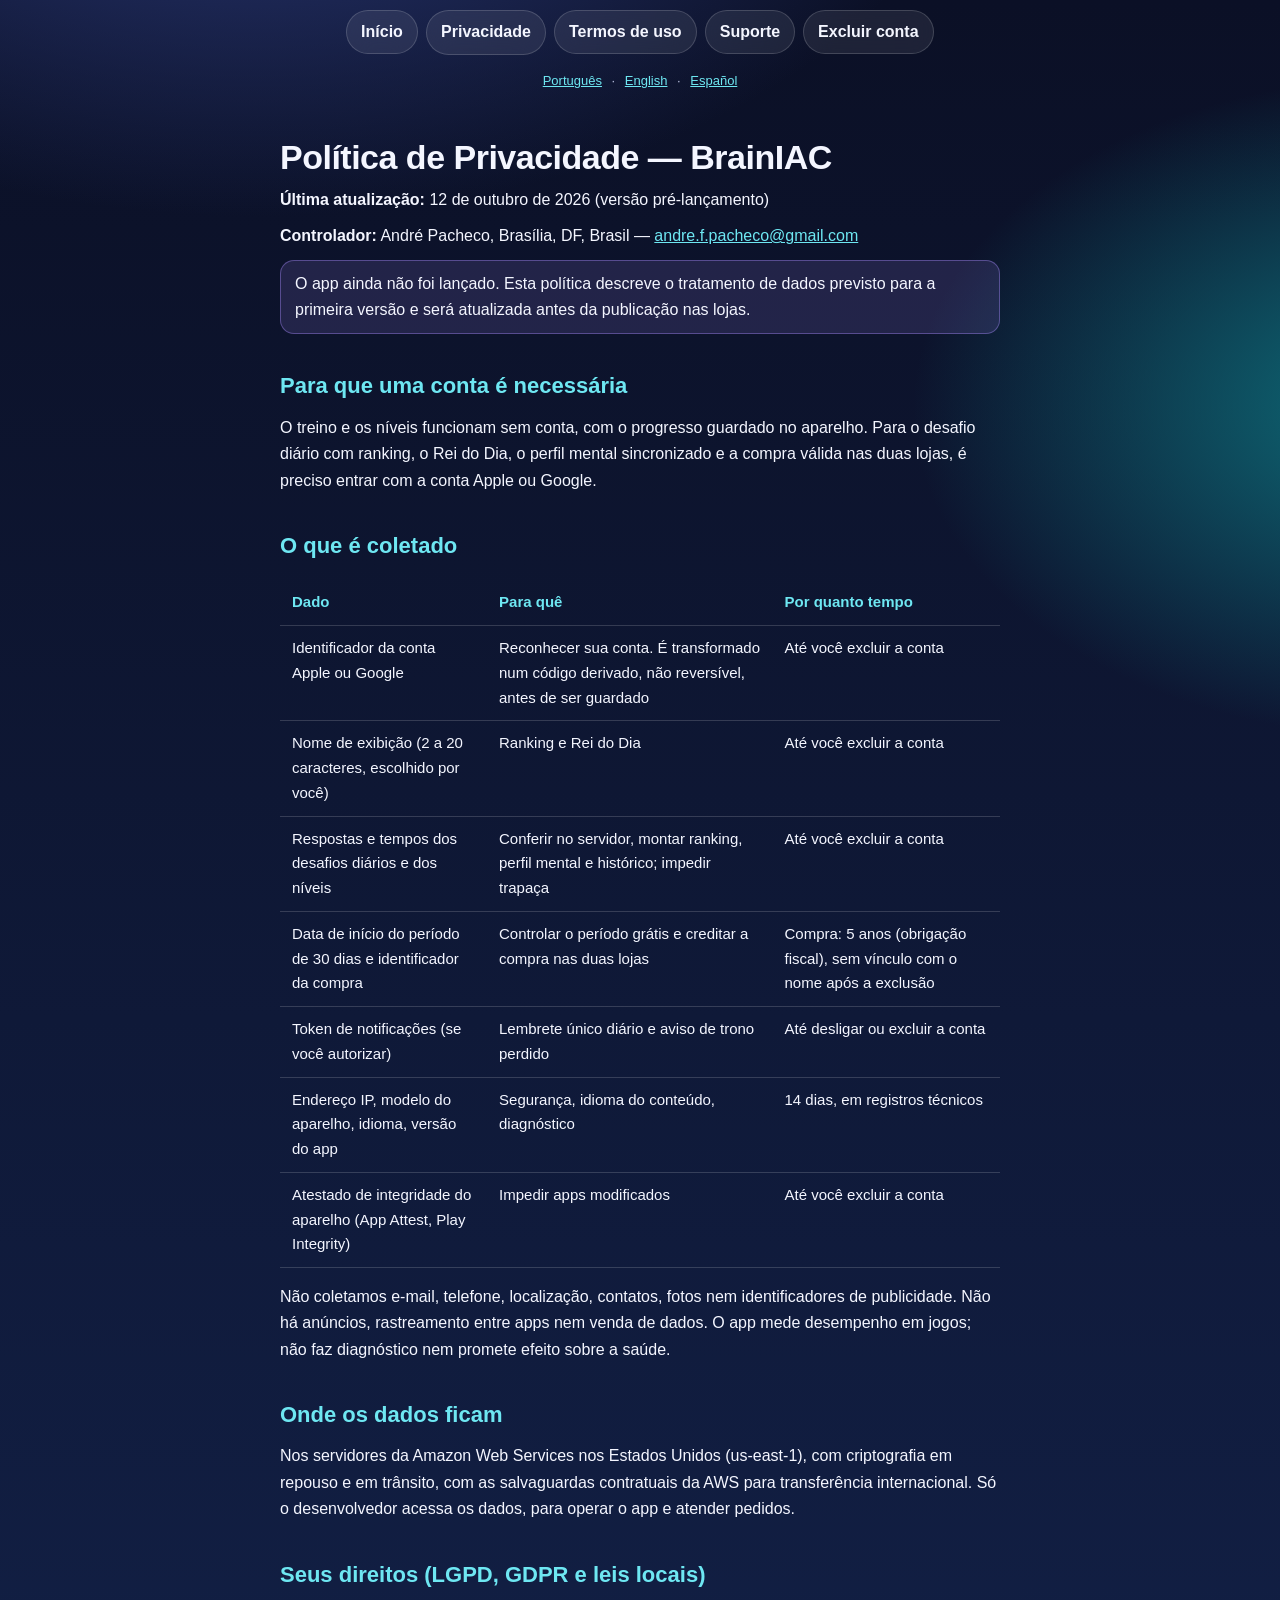
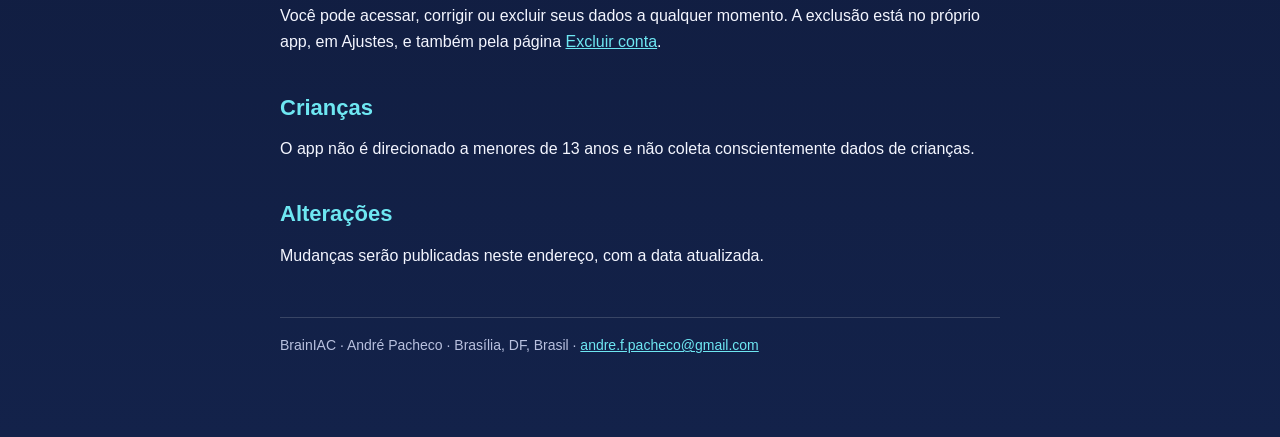
==== privacidade.html @ 305b69f5 "Site público do BrainIAC: página do jogo e políticas em pt-BR e en, esboço em es Co-Authored-By: Cla" ====
<!doctype html>
<html lang="pt-BR">
<head>
<meta charset="utf-8">
<meta name="viewport" content="width=device-width, initial-scale=1">
<link rel="stylesheet" href="style.css">
<title>Política de Privacidade — BrainIAC</title>
</head>
<body>
<nav><a href="index.html">Início</a><a href="privacidade.html">Privacidade</a><a href="termos.html">Termos de uso</a><a href="suporte.html">Suporte</a><a href="excluir-conta.html">Excluir conta</a></nav><div class="lang"><a href="index.html">Português</a> · <a href="en/index.html">English</a> · <a href="es/index.html">Español</a></div><main><h1>Política de Privacidade — BrainIAC</h1><p><strong>Última atualização:</strong> 12 de outubro de 2026 (versão pré-lançamento)</p><p><strong>Controlador:</strong> André Pacheco, Brasília, DF, Brasil — <a href="mailto:andre.f.pacheco@gmail.com">andre.f.pacheco@gmail.com</a></p><p class="aviso">O app ainda não foi lançado. Esta política descreve o tratamento de dados previsto para a primeira versão e será atualizada antes da publicação nas lojas.</p>
<h2>Para que uma conta é necessária</h2><p>O treino e os níveis funcionam sem conta, com o progresso guardado no aparelho. Para o desafio diário com ranking, o Rei do Dia, o perfil mental sincronizado e a compra válida nas duas lojas, é preciso entrar com a conta Apple ou Google.</p>
<h2>O que é coletado</h2><table><thead><tr><th>Dado</th><th>Para quê</th><th>Por quanto tempo</th></tr></thead><tbody><tr><td>Identificador da conta Apple ou Google</td><td>Reconhecer sua conta. É transformado num código derivado, não reversível, antes de ser guardado</td><td>Até você excluir a conta</td></tr><tr><td>Nome de exibição (2 a 20 caracteres, escolhido por você)</td><td>Ranking e Rei do Dia</td><td>Até você excluir a conta</td></tr><tr><td>Respostas e tempos dos desafios diários e dos níveis</td><td>Conferir no servidor, montar ranking, perfil mental e histórico; impedir trapaça</td><td>Até você excluir a conta</td></tr><tr><td>Data de início do período de 30 dias e identificador da compra</td><td>Controlar o período grátis e creditar a compra nas duas lojas</td><td>Compra: 5 anos (obrigação fiscal), sem vínculo com o nome após a exclusão</td></tr><tr><td>Token de notificações (se você autorizar)</td><td>Lembrete único diário e aviso de trono perdido</td><td>Até desligar ou excluir a conta</td></tr><tr><td>Endereço IP, modelo do aparelho, idioma, versão do app</td><td>Segurança, idioma do conteúdo, diagnóstico</td><td>14 dias, em registros técnicos</td></tr><tr><td>Atestado de integridade do aparelho (App Attest, Play Integrity)</td><td>Impedir apps modificados</td><td>Até você excluir a conta</td></tr></tbody></table>
<p>Não coletamos e-mail, telefone, localização, contatos, fotos nem identificadores de publicidade. Não há anúncios, rastreamento entre apps nem venda de dados. O app mede desempenho em jogos; não faz diagnóstico nem promete efeito sobre a saúde.</p>
<h2>Onde os dados ficam</h2><p>Nos servidores da Amazon Web Services nos Estados Unidos (us-east-1), com criptografia em repouso e em trânsito, com as salvaguardas contratuais da AWS para transferência internacional. Só o desenvolvedor acessa os dados, para operar o app e atender pedidos.</p>
<h2>Seus direitos (LGPD, GDPR e leis locais)</h2><p>Você pode acessar, corrigir ou excluir seus dados a qualquer momento. A exclusão está no próprio app, em Ajustes, e também pela página <a href="excluir-conta.html">Excluir conta</a>.</p>
<h2>Crianças</h2><p>O app não é direcionado a menores de 13 anos e não coleta conscientemente dados de crianças.</p><h2>Alterações</h2><p>Mudanças serão publicadas neste endereço, com a data atualizada.</p><footer>BrainIAC · André Pacheco · Brasília, DF, Brasil · <a href="mailto:andre.f.pacheco@gmail.com">andre.f.pacheco@gmail.com</a></footer></main>
</body>
</html>
---- style.css ----
:root{--bg0:#0B1026;--bg1:#13224A;--acc:#6EE7F2;--acc2:#A78BFA;--ink:#F4F6FF;--ink2:#B8C0DE;--glass:rgba(255,255,255,.08);--line:rgba(255,255,255,.16)}
*{box-sizing:border-box}
body{margin:0;background:radial-gradient(1200px 700px at 20% -10%,#2B3A7A 0%,transparent 60%),radial-gradient(900px 600px at 110% 20%,#0E6E7A 0%,transparent 55%),linear-gradient(180deg,var(--bg0),var(--bg1));color:var(--ink);font:16px/1.65 -apple-system,BlinkMacSystemFont,"SF Pro Text","Segoe UI",Roboto,Helvetica,Arial,sans-serif;min-height:100vh}
main{max-width:760px;margin:0 auto;padding:40px 20px 80px}
header.topo{padding:64px 20px 36px;text-align:center}
header.topo .logo{font-size:52px;font-weight:800;letter-spacing:-1px;background:linear-gradient(90deg,#fff,#CFF6FF);-webkit-background-clip:text;background-clip:text;color:transparent}
header.topo .logo b{color:var(--acc);-webkit-text-fill-color:var(--acc)}
header.topo .tag{max-width:600px;margin:14px auto 0;font-size:18px;color:var(--ink2)}
nav{display:flex;flex-wrap:wrap;gap:8px;justify-content:center;padding:10px 20px}
nav a{color:var(--ink);text-decoration:none;font-weight:600;padding:8px 14px;border-radius:999px;background:var(--glass);border:1px solid var(--line);backdrop-filter:blur(14px);-webkit-backdrop-filter:blur(14px)}
nav a:hover{background:rgba(255,255,255,.14)}
h1{font-size:34px;line-height:1.15;margin:0 0 6px;letter-spacing:-.5px}
h2{font-size:22px;margin:34px 0 10px;color:var(--acc)}
p{margin:10px 0}
a{color:var(--acc)}
.grade{display:grid;grid-template-columns:repeat(auto-fit,minmax(220px,1fr));gap:14px;margin:20px 0}
.caixa{background:var(--glass);border:1px solid var(--line);border-radius:20px;padding:16px 18px;backdrop-filter:blur(18px);-webkit-backdrop-filter:blur(18px);box-shadow:inset 0 1px 0 rgba(255,255,255,.18),0 10px 30px rgba(0,0,0,.25)}
.caixa b{display:block;font-size:18px;margin-bottom:4px}
.chip{display:inline-block;padding:3px 12px;border-radius:999px;color:#06121A;font-weight:700;background:var(--acc)}
.btn{display:inline-block;margin:8px 6px 0 0;padding:11px 22px;border-radius:999px;background:linear-gradient(135deg,var(--acc),#38BDF8);color:#06121A;font-weight:800;text-decoration:none;box-shadow:0 8px 24px rgba(110,231,242,.35)}
table{width:100%;border-collapse:collapse;margin:16px 0;font-size:15px}
th,td{text-align:left;padding:10px 12px;border-bottom:1px solid var(--line);vertical-align:top}
th{color:var(--acc)}
footer{margin-top:48px;padding-top:16px;border-top:1px solid var(--line);color:var(--ink2);font-size:14px}
.aviso{background:rgba(167,139,250,.14);border:1px solid rgba(167,139,250,.4);border-radius:14px;padding:10px 14px}
.lang{text-align:center;font-size:13px;color:var(--ink2);padding:6px}
.lang a{margin:0 6px}
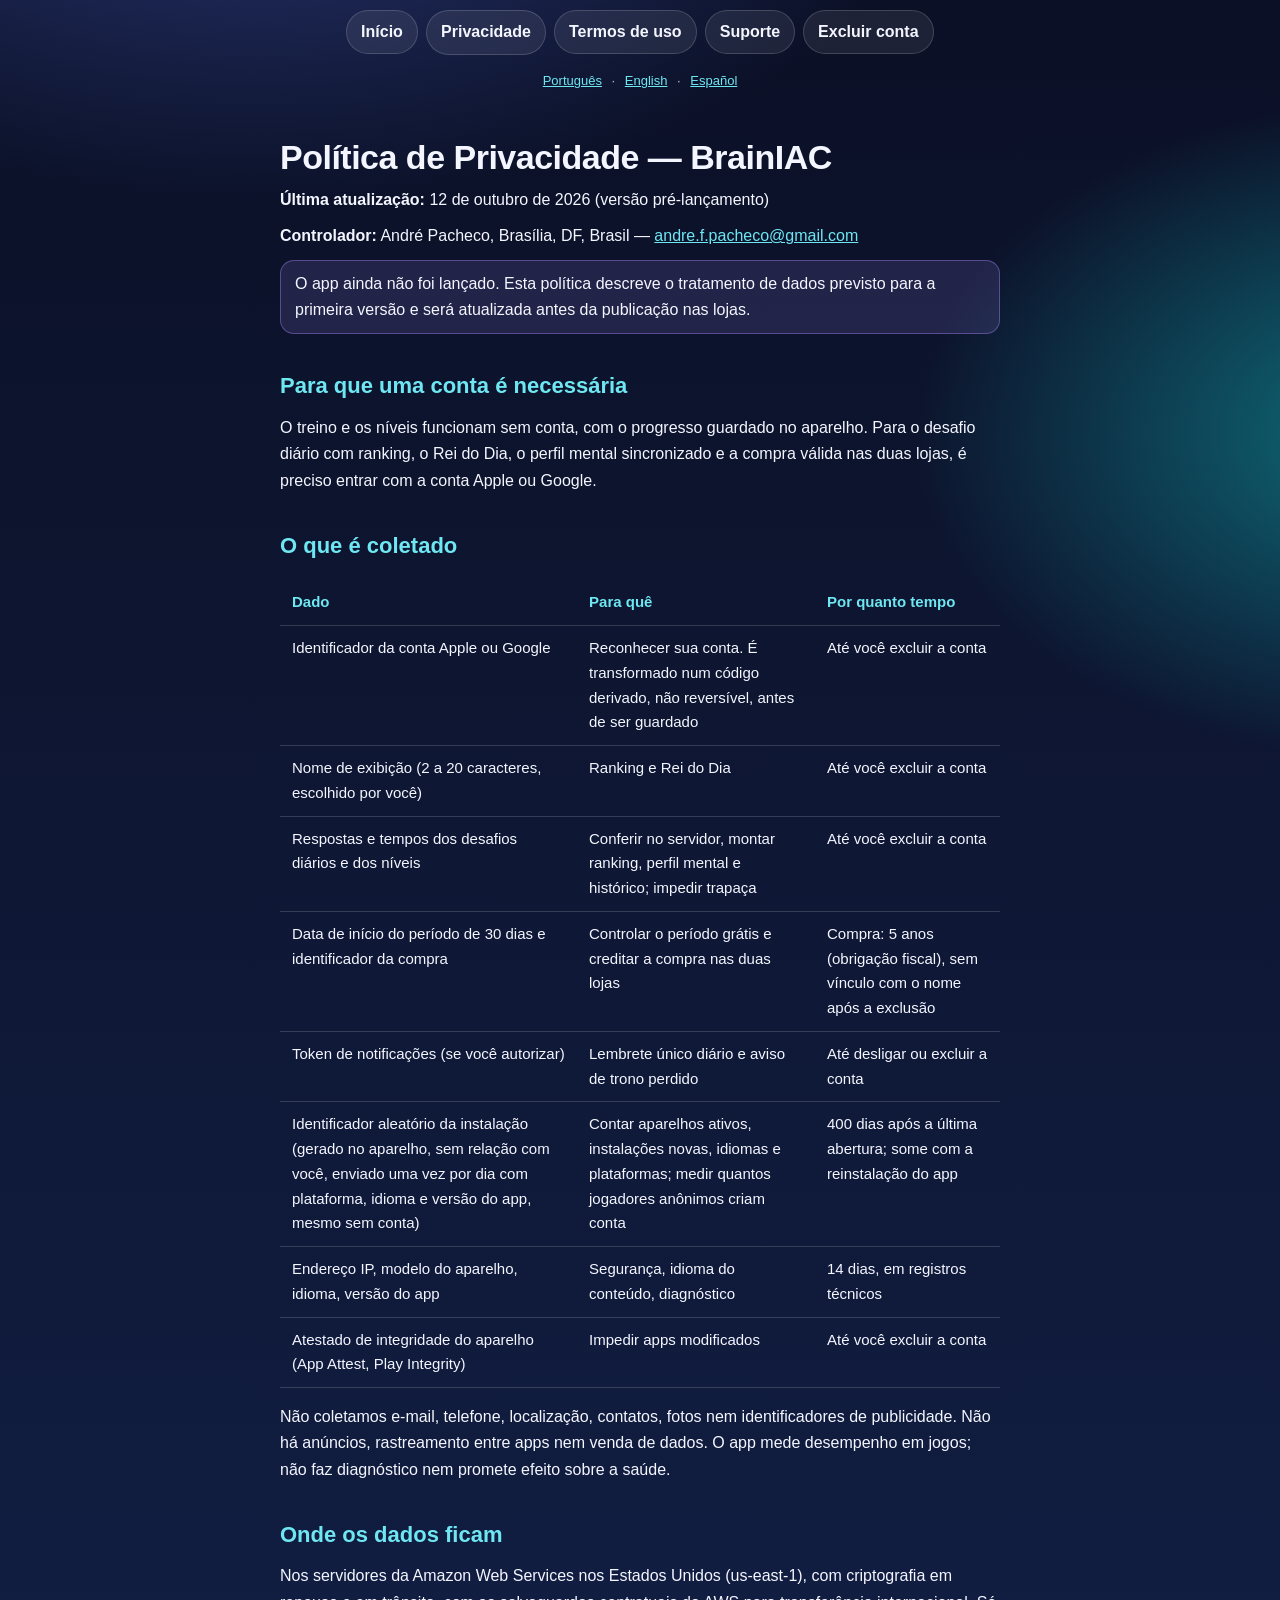
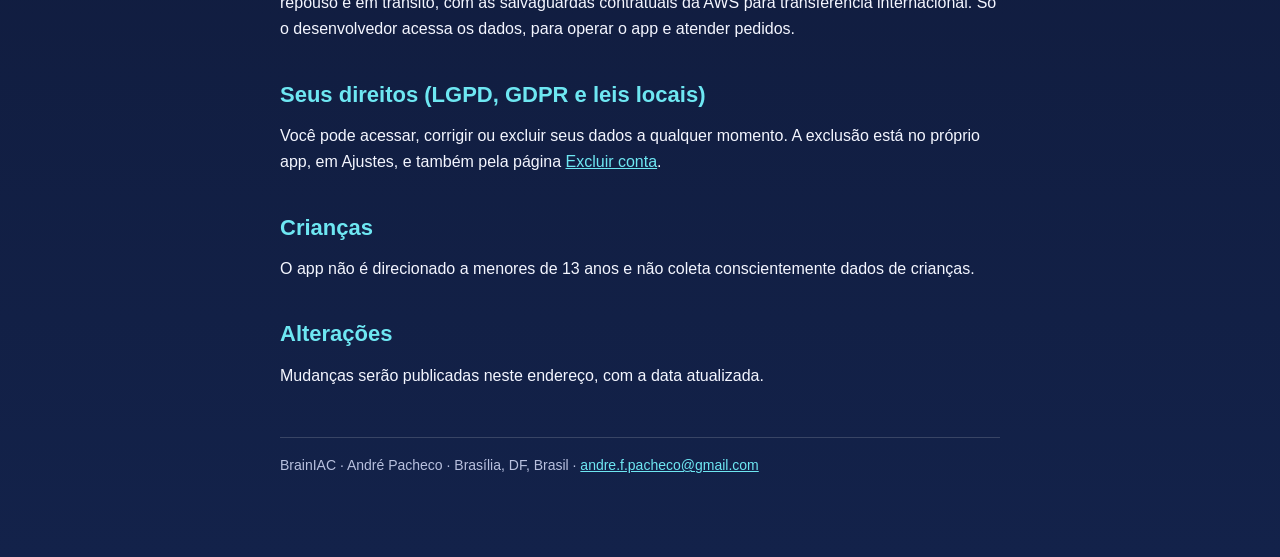
==== commit bc1ad83f: "Privacidade: identificador aleatório da instalação (sinal anônimo de abertura) nas tabelas em pt e e" ====
--- a/privacidade.html
+++ b/privacidade.html
@@ -9,7 +9,7 @@
 <body>
 <nav><a href="index.html">Início</a><a href="privacidade.html">Privacidade</a><a href="termos.html">Termos de uso</a><a href="suporte.html">Suporte</a><a href="excluir-conta.html">Excluir conta</a></nav><div class="lang"><a href="index.html">Português</a> · <a href="en/index.html">English</a> · <a href="es/index.html">Español</a></div><main><h1>Política de Privacidade — BrainIAC</h1><p><strong>Última atualização:</strong> 12 de outubro de 2026 (versão pré-lançamento)</p><p><strong>Controlador:</strong> André Pacheco, Brasília, DF, Brasil — <a href="mailto:andre.f.pacheco@gmail.com">andre.f.pacheco@gmail.com</a></p><p class="aviso">O app ainda não foi lançado. Esta política descreve o tratamento de dados previsto para a primeira versão e será atualizada antes da publicação nas lojas.</p>
 <h2>Para que uma conta é necessária</h2><p>O treino e os níveis funcionam sem conta, com o progresso guardado no aparelho. Para o desafio diário com ranking, o Rei do Dia, o perfil mental sincronizado e a compra válida nas duas lojas, é preciso entrar com a conta Apple ou Google.</p>
-<h2>O que é coletado</h2><table><thead><tr><th>Dado</th><th>Para quê</th><th>Por quanto tempo</th></tr></thead><tbody><tr><td>Identificador da conta Apple ou Google</td><td>Reconhecer sua conta. É transformado num código derivado, não reversível, antes de ser guardado</td><td>Até você excluir a conta</td></tr><tr><td>Nome de exibição (2 a 20 caracteres, escolhido por você)</td><td>Ranking e Rei do Dia</td><td>Até você excluir a conta</td></tr><tr><td>Respostas e tempos dos desafios diários e dos níveis</td><td>Conferir no servidor, montar ranking, perfil mental e histórico; impedir trapaça</td><td>Até você excluir a conta</td></tr><tr><td>Data de início do período de 30 dias e identificador da compra</td><td>Controlar o período grátis e creditar a compra nas duas lojas</td><td>Compra: 5 anos (obrigação fiscal), sem vínculo com o nome após a exclusão</td></tr><tr><td>Token de notificações (se você autorizar)</td><td>Lembrete único diário e aviso de trono perdido</td><td>Até desligar ou excluir a conta</td></tr><tr><td>Endereço IP, modelo do aparelho, idioma, versão do app</td><td>Segurança, idioma do conteúdo, diagnóstico</td><td>14 dias, em registros técnicos</td></tr><tr><td>Atestado de integridade do aparelho (App Attest, Play Integrity)</td><td>Impedir apps modificados</td><td>Até você excluir a conta</td></tr></tbody></table>
+<h2>O que é coletado</h2><table><thead><tr><th>Dado</th><th>Para quê</th><th>Por quanto tempo</th></tr></thead><tbody><tr><td>Identificador da conta Apple ou Google</td><td>Reconhecer sua conta. É transformado num código derivado, não reversível, antes de ser guardado</td><td>Até você excluir a conta</td></tr><tr><td>Nome de exibição (2 a 20 caracteres, escolhido por você)</td><td>Ranking e Rei do Dia</td><td>Até você excluir a conta</td></tr><tr><td>Respostas e tempos dos desafios diários e dos níveis</td><td>Conferir no servidor, montar ranking, perfil mental e histórico; impedir trapaça</td><td>Até você excluir a conta</td></tr><tr><td>Data de início do período de 30 dias e identificador da compra</td><td>Controlar o período grátis e creditar a compra nas duas lojas</td><td>Compra: 5 anos (obrigação fiscal), sem vínculo com o nome após a exclusão</td></tr><tr><td>Token de notificações (se você autorizar)</td><td>Lembrete único diário e aviso de trono perdido</td><td>Até desligar ou excluir a conta</td></tr><tr><td>Identificador aleatório da instalação (gerado no aparelho, sem relação com você, enviado uma vez por dia com plataforma, idioma e versão do app, mesmo sem conta)</td><td>Contar aparelhos ativos, instalações novas, idiomas e plataformas; medir quantos jogadores anônimos criam conta</td><td>400 dias após a última abertura; some com a reinstalação do app</td></tr><tr><td>Endereço IP, modelo do aparelho, idioma, versão do app</td><td>Segurança, idioma do conteúdo, diagnóstico</td><td>14 dias, em registros técnicos</td></tr><tr><td>Atestado de integridade do aparelho (App Attest, Play Integrity)</td><td>Impedir apps modificados</td><td>Até você excluir a conta</td></tr></tbody></table>
 <p>Não coletamos e-mail, telefone, localização, contatos, fotos nem identificadores de publicidade. Não há anúncios, rastreamento entre apps nem venda de dados. O app mede desempenho em jogos; não faz diagnóstico nem promete efeito sobre a saúde.</p>
 <h2>Onde os dados ficam</h2><p>Nos servidores da Amazon Web Services nos Estados Unidos (us-east-1), com criptografia em repouso e em trânsito, com as salvaguardas contratuais da AWS para transferência internacional. Só o desenvolvedor acessa os dados, para operar o app e atender pedidos.</p>
 <h2>Seus direitos (LGPD, GDPR e leis locais)</h2><p>Você pode acessar, corrigir ou excluir seus dados a qualquer momento. A exclusão está no próprio app, em Ajustes, e também pela página <a href="excluir-conta.html">Excluir conta</a>.</p>
